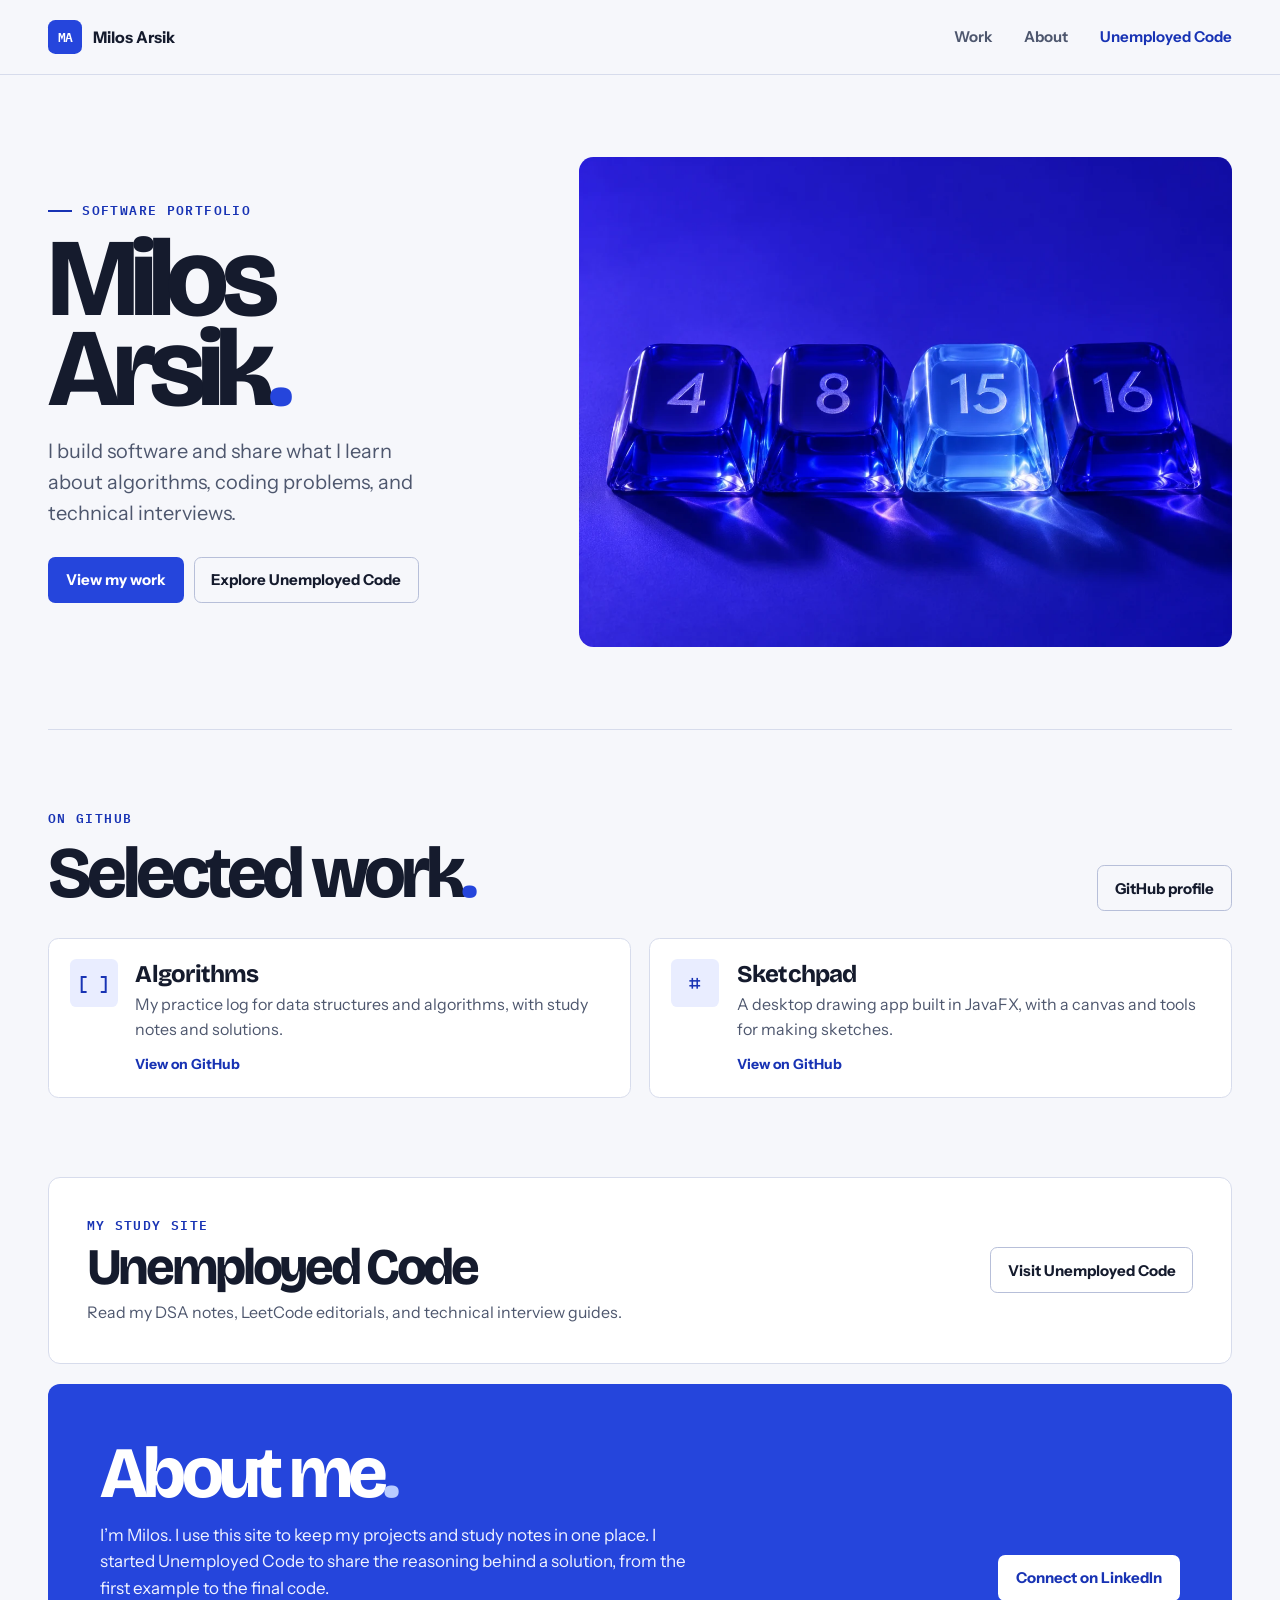
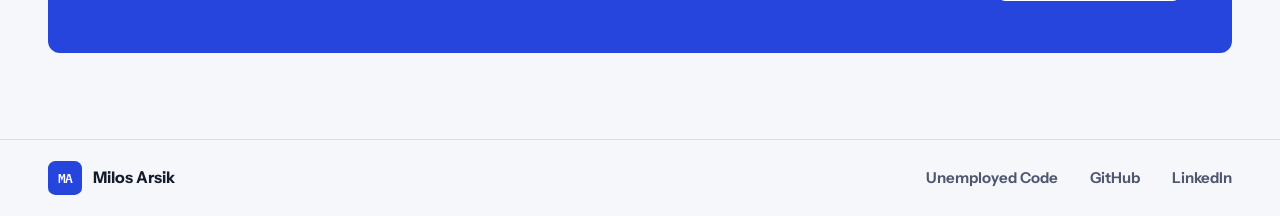
==== index.html @ 48ef7768 "Build portfolio and Unemployed Code mock sites" ====
<!doctype html>
<html lang="en">
<head>
  <meta charset="utf-8">
  <meta name="viewport" content="width=device-width, initial-scale=1">
  <meta name="theme-color" content="#f6f7fb">
  <meta name="description" content="Milos Arsik’s software portfolio and Unemployed Code, a library of DSA notes, LeetCode editorials, and technical interview practice.">
  <title>Milos Arsik · Portfolio</title>
  <link rel="icon" href="./assets/favicon.svg" type="image/svg+xml">
  <link rel="stylesheet" href="./assets/site.css">
</head>
<body class="portfolio">
  <a class="skip" href="#main">Skip to content</a>
  <header class="site-header">
    <div class="wrap header-inner">
      <a class="brand" href="./" aria-label="Milos Arsik home"><span class="brand-mark" aria-hidden="true">MA</span><span>Milos Arsik</span></a>
      <nav class="site-nav" aria-label="Main navigation">
        <a href="#work">Work</a>
        <a href="#about">About</a>
        <a class="nav-code" href="./unemployed-code/">Unemployed Code</a>
      </nav>
    </div>
  </header>

  <main id="main">
    <section class="wrap hero" aria-labelledby="hero-title">
      <div>
        <p class="eyebrow eyebrow-line">Software portfolio</p>
        <h1 id="hero-title">Milos<br> Arsik<span class="accent">.</span></h1>
        <p class="hero-description">I build software and share what I learn about algorithms, coding problems, and technical interviews.</p>
        <div class="actions">
          <a class="button button-primary" href="#work">View my work</a>
          <a class="button button-outline" href="./unemployed-code/">Explore Unemployed Code</a>
        </div>
      </div>
      <figure class="hero-art">
        <img src="./assets/array-keys.webp" alt="Four translucent blue keys arranged like the elements of an array" width="1200" height="900" fetchpriority="high">
      </figure>
    </section>

    <section class="wrap work section-space" id="work" aria-labelledby="work-title">
      <div class="section-head">
        <div>
          <p class="eyebrow">On GitHub</p>
          <h2 id="work-title">Selected work<span class="accent">.</span></h2>
        </div>
        <a class="button button-outline" href="https://github.com/milosarsik">GitHub profile</a>
      </div>
      <div class="project-grid">
        <a class="project" href="https://github.com/milosarsik/algorithms">
          <span class="project-symbol" aria-hidden="true">[&nbsp;]</span>
          <div><h3>Algorithms</h3><p>My practice log for data structures and algorithms, with study notes and solutions.</p></div>
          <span class="project-link">View on GitHub</span>
        </a>
        <a class="project" href="https://github.com/milosarsik/Sketchpad">
          <span class="project-symbol" aria-hidden="true">⌗</span>
          <div><h3>Sketchpad</h3><p>A desktop drawing app built in JavaFX, with a canvas and tools for making sketches.</p></div>
          <span class="project-link">View on GitHub</span>
        </a>
      </div>
    </section>

    <section class="wrap code-bridge" aria-labelledby="code-title">
      <div class="bridge-inner">
        <div>
          <p class="eyebrow">My study site</p>
          <h2 id="code-title">Unemployed Code</h2>
          <p>Read my DSA notes, LeetCode editorials, and technical interview guides.</p>
        </div>
        <a class="button button-outline" href="./unemployed-code/">Visit Unemployed Code</a>
      </div>
    </section>

    <section class="wrap about" id="about" aria-labelledby="about-title">
      <div class="about-inner">
        <div>
          <h2 id="about-title">About me<span>.</span></h2>
          <p>I’m Milos. I use this site to keep my projects and study notes in one place. I started Unemployed Code to share the reasoning behind a solution, from the first example to the final code.</p>
        </div>
        <a class="button button-light" href="https://www.linkedin.com/in/milosarsik14/">Connect on LinkedIn</a>
      </div>
    </section>
  </main>

  <footer class="site-footer">
    <div class="wrap footer-inner">
      <a class="brand" href="./" aria-label="Milos Arsik home"><span class="brand-mark" aria-hidden="true">MA</span><span>Milos Arsik</span></a>
      <nav aria-label="Footer"><a href="./unemployed-code/">Unemployed Code</a><a href="https://github.com/milosarsik">GitHub</a><a href="https://www.linkedin.com/in/milosarsik14/">LinkedIn</a></nav>
    </div>
  </footer>
</body>
</html>
---- assets/site.css ----
@import url('https://fonts.googleapis.com/css2?family=Bricolage+Grotesque:opsz,wght@12..96,500..800&family=Instrument+Sans:wght@400..700&family=IBM+Plex+Mono:wght@500;600&display=swap');

:root {
  color-scheme: light;
  --paper: #f6f7fb;
  --white: #fff;
  --ink: #151b2d;
  --muted: #4e576e;
  --blue: #2545dc;
  --blue-dark: #1833b4;
  --ice: #e9edff;
  --rule: #d7dcec;
  --heading: 'Bricolage Grotesque', 'Arial', sans-serif;
  --body: 'Instrument Sans', system-ui, sans-serif;
  --mono: 'IBM Plex Mono', ui-monospace, monospace;
  --width: 74rem;
  --gutter: clamp(1.125rem, 4.5vw, 3rem);
}

*, *::before, *::after { box-sizing: border-box; }
html { scroll-behavior: smooth; }
body { margin: 0; background: var(--paper); color: var(--ink); font: 1rem/1.55 var(--body); }
h1, h2, h3, p, figure { margin: 0; }
h1, h2, h3 { font-family: var(--heading); font-weight: 750; line-height: 1.04; }
h1, h2 { letter-spacing: -.065em; }
h3 { letter-spacing: -.032em; }
a { color: inherit; text-underline-offset: .17em; }
button, input { font: inherit; }
button { cursor: pointer; }
img { display: block; max-width: 100%; }
[hidden] { display: none !important; }
:focus-visible { outline: 3px solid #ad5200; outline-offset: 4px; }
:target { scroll-margin-top: 2rem; }
.wrap { width: min(var(--width), calc(100% - 2 * var(--gutter))); margin-inline: auto; }
.sr-only, .skip:not(:focus) { position: absolute; width: 1px; height: 1px; overflow: hidden; clip-path: inset(50%); white-space: nowrap; }
.skip:focus { position: absolute; z-index: 2; top: .5rem; left: .5rem; padding: .75rem 1rem; background: var(--white); }
.accent { color: var(--blue); }
.eyebrow { color: var(--blue-dark); font: 600 .8125rem/1.5 var(--mono); letter-spacing: .105em; text-transform: uppercase; }
.eyebrow-line { display: flex; align-items: center; gap: .65rem; }
.eyebrow-line::before { width: 1.5rem; height: 2px; background: currentColor; content: ''; }

.site-header { border-bottom: 1px solid var(--rule); }
.header-inner, .footer-inner { min-height: 4.625rem; display: flex; align-items: center; justify-content: space-between; gap: 1.25rem; }
.brand { display: inline-flex; align-items: center; min-height: 44px; gap: .68rem; flex: 0 0 auto; text-decoration: none; font-weight: 700; white-space: nowrap; }
.brand-mark { display: grid; place-items: center; width: 2.125rem; height: 2.125rem; border-radius: .46rem; color: var(--white); background: var(--blue); font: 600 .8rem var(--mono); letter-spacing: -.075em; }
.site-nav, .footer-inner nav { display: flex; align-items: center; gap: clamp(.85rem, 2.8vw, 2rem); }
.site-nav a, .footer-inner nav a { display: inline-flex; align-items: center; min-height: 44px; color: var(--muted); font-weight: 650; font-size: .9375rem; text-decoration: none; white-space: nowrap; }
.site-nav a:hover, .footer-inner nav a:hover { color: var(--blue-dark); text-decoration: underline; }
.site-nav .nav-code { color: var(--blue-dark); }
.site-nav [aria-current='page'] { text-decoration: underline; text-decoration-thickness: 2px; text-underline-offset: .4em; }

.hero { display: grid; grid-template-columns: .83fr 1.17fr; align-items: center; gap: clamp(2rem, 5.3vw, 5rem); padding-block: clamp(3.2rem, 6.4vw, 6rem); }
.hero h1 { font-size: clamp(4.75rem, 8.65vw, 8.15rem); margin: .85rem 0 1.4rem; line-height: .81; }
.hero-description { max-width: 24rem; color: var(--muted); font-size: clamp(1.0625rem, 1.7vw, 1.25rem); }
.hero-art { overflow: hidden; aspect-ratio: 4 / 3; border-radius: .9rem; background: #2145d6; }
.hero-art img { width: 100%; height: 100%; object-fit: cover; }
.actions { display: flex; flex-wrap: wrap; gap: .625rem; margin-top: 1.75rem; }

.button { display: inline-flex; min-height: 46px; align-items: center; justify-content: center; gap: .65rem; padding: .65rem 1.05rem; border: 1px solid transparent; border-radius: .45rem; font-weight: 700; font-size: .9375rem; text-align: center; text-decoration: none; transition: background .18s ease, color .18s ease, border-color .18s ease; }
.button-primary { background: var(--blue); color: var(--white); }
.button-primary:hover { background: var(--blue-dark); }
.button-outline { border-color: #b7bfd9; background: transparent; color: var(--ink); }
.button-outline:hover { border-color: var(--blue); background: var(--ice); color: var(--blue-dark); }
.button-light { background: var(--white); color: var(--blue-dark); }
.button-light:hover { background: var(--ice); }

.work { border-top: 1px solid var(--rule); }
.section-space { padding-block: clamp(3rem, 6.2vw, 5.5rem); }
.section-head { display: flex; align-items: end; justify-content: space-between; gap: 1.2rem; margin-bottom: 1.65rem; }
.section-head h2, .about h2 { font-size: clamp(2.5rem, 5.65vw, 4.625rem); }
.section-head .eyebrow { margin-bottom: .48rem; }
.section-head > .button { flex-shrink: 0; }

.card-grid { display: grid; grid-template-columns: repeat(3, minmax(0, 1fr)); gap: 1.1rem; }
.post-card { display: flex; flex-direction: column; height: 100%; overflow: hidden; min-width: 0; border: 1px solid var(--rule); border-radius: .72rem; background: var(--white); text-decoration: none; transition: border-color .18s ease, box-shadow .18s ease; }
.post-card:hover { border-color: #7388e5; box-shadow: 0 4px 18px #1833b412; }
.post-card:hover h3 { color: var(--blue-dark); }
.card-cover { --cover: #dfe6ff; --cover-ink: #2944c7; display: grid; place-items: center; min-height: 8.3rem; padding: 1rem .75rem; overflow: hidden; color: var(--cover-ink); background-color: var(--cover); background-image: radial-gradient(currentColor .55px, transparent .65px); background-size: 14px 14px; }
.card-cover.leetcode { --cover: #ffe9d8; --cover-ink: #904518; }
.card-cover.interviews { --cover: #e0efe8; --cover-ink: #266348; }
.card-motif { display: flex; flex-wrap: nowrap; justify-content: center; align-items: center; gap: .32rem; font: 600 clamp(.9rem, 1.9vw, 1.44rem) var(--mono); }
.card-motif span { display: grid; place-items: center; min-width: clamp(1.8rem, 3.3vw, 2.75rem); min-height: clamp(2rem, 3.8vw, 3rem); padding-inline: .32rem; border: 1px solid currentColor; border-radius: .3rem; background: var(--cover); }
.card-motif .filled { border-color: transparent; background: var(--cover-ink); color: var(--white); }
.card-motif .plain { min-width: auto; border: 0; }
.card-motif .phrase { padding-inline: .7rem; }
.card-copy { display: flex; flex-direction: column; flex: 1; align-items: flex-start; padding: 1rem 1.15rem 1.2rem; }
.card-meta, .post-meta { display: flex; align-items: center; flex-wrap: wrap; gap: .45rem .7rem; }
.topic { display: inline-block; padding: .19rem .52rem; border-radius: .26rem; background: #e7ecff; color: #24409d; font: 600 .75rem/1.5 var(--mono); white-space: nowrap; }
.topic.leetcode { background: #ffeadc; color: #7d3915; }
.topic.interviews { background: #e3f0e8; color: #245d46; }
.read-time { color: var(--muted); font-size: .8125rem; }
.card-copy h3 { margin: .68rem 0 .38rem; font-size: clamp(1.35rem, 2.25vw, 1.6rem); }
.card-copy p { color: var(--muted); line-height: 1.45; }
.card-action { margin-top: auto; padding-top: 1rem; color: var(--blue-dark); font-size: .875rem; font-weight: 700; }

.project-grid { display: grid; grid-template-columns: repeat(2, minmax(0, 1fr)); gap: 1.15rem; }
.project { display: flex; flex-wrap: wrap; align-items: flex-start; gap: .8rem 1.1rem; padding: 1.3rem; border: 1px solid var(--rule); border-radius: .65rem; background: var(--white); text-decoration: none; transition: border-color .18s ease; }
.project:hover { border-color: var(--blue); }
.project > div { flex: 1; min-width: 10rem; }
.project-symbol { display: grid; place-items: center; width: 3rem; height: 3rem; border-radius: .4rem; background: var(--ice); color: var(--blue-dark); font: 600 1.2rem var(--mono); }
.project h3 { margin: .13rem 0 .33rem; font-size: 1.5rem; }
.project p { color: var(--muted); }
.project-link { width: 100%; padding-left: 4.1rem; color: var(--blue-dark); font-size: .875rem; font-weight: 700; }

.about { padding-bottom: clamp(3.2rem, 6.7vw, 6rem); }
.about-inner { display: flex; align-items: end; justify-content: space-between; gap: 1.5rem; padding: clamp(1.5rem, 5vw, 3.25rem); border-radius: .75rem; background: var(--blue); color: var(--white); }
.about p { margin-top: .7rem; max-width: 37rem; color: #eff2ff; font-size: 1.0625rem; }
.about h2 span { color: #b9ccff; }
.about .button { flex-shrink: 0; }

.site-footer { border-top: 1px solid var(--rule); }
.footer-inner { padding-block: 1rem; }

.library-masthead { background: var(--blue); color: var(--white); overflow: hidden; }
.library-lead { display: grid; grid-template-columns: 1.6fr 1fr; align-items: center; gap: 2rem; padding-block: clamp(2.8rem, 6.6vw, 6rem); }
.library-lead h1 { font-size: clamp(4.1rem, 9vw, 8.7rem); line-height: .85; }
.library-lead h1 span { color: #c9d5ff; }
.library-lead p { max-width: 31rem; margin-block: 1.25rem 1.4rem; color: #f0f3ff; font-size: clamp(1.0625rem, 2vw, 1.25rem); }
.play-icon { display: inline-block; width: 0; height: 0; border-block: .37rem solid transparent; border-left: .58rem solid currentColor; }
.library-art { display: flex; align-items: center; justify-content: center; min-width: 0; font: 500 clamp(4.4rem, 15vw, 14rem)/1 var(--mono); letter-spacing: -.1em; color: #a7b9ff; user-select: none; transform: rotate(-11deg); }
.library-art span:nth-child(2) { color: var(--white); }
.library-content { padding-block: clamp(2.75rem, 5.9vw, 5.25rem); min-height: 29rem; }
.library-tools { display: flex; align-items: center; justify-content: space-between; gap: .8rem; }
.filters { display: flex; flex-wrap: wrap; gap: .43rem; }
.filters button { min-height: 44px; padding: .4rem .92rem; border: 1px solid #bdc5dc; border-radius: .4rem; color: var(--ink); background: var(--white); font-size: .9375rem; font-weight: 650; transition: color .18s ease, background .18s ease; }
.filters button:hover { background: var(--ice); color: var(--blue-dark); }
.filters button[aria-pressed='true'] { background: var(--blue); border-color: var(--blue); color: var(--white); }
.search-field { display: flex; align-items: center; gap: .75rem; padding: 0 .75rem; width: min(100%, 17rem); border: 1px solid #bdc5dc; border-radius: .4rem; background: var(--white); }
.search-field:focus-within { outline: 3px solid #ad5200; outline-offset: 3px; }
.search-field input { width: 100%; min-width: 0; min-height: 43px; padding: 0; border: none; background: transparent; color: var(--ink); outline: none; }
.search-field input::placeholder { color: var(--muted); }
.search-icon { position: relative; flex: 0 0 auto; width: .85rem; height: .85rem; border: 1.6px solid var(--muted); border-radius: 50%; }
.search-icon::after { position: absolute; right: -.25rem; bottom: -.12rem; width: .3rem; height: 1.6px; transform: rotate(45deg); background: var(--muted); content: ''; }
.result-count { margin-block: .75rem 1rem; color: var(--muted); font-size: .875rem; }
.empty-state { padding: 1rem 1.15rem; border-radius: .45rem; border: 1px solid var(--rule); background: var(--white); }
.text-button { padding: .4rem; border: none; color: var(--blue-dark); background: transparent; text-decoration: underline; text-underline-offset: .17em; }

.post-hero { padding-block: clamp(2rem, 4.5vw, 4rem); border-bottom: 1px solid var(--rule); background: #edf0fa; }
.back-link { display: inline-flex; align-items: center; min-height: 44px; color: var(--blue-dark); font-weight: 700; }
.post-meta { margin-top: 1rem; }
.post-hero h1 { max-width: 61rem; overflow-wrap: anywhere; margin-block: .6rem .85rem; font-size: clamp(2.95rem, 7.5vw, 6.3rem); }
.post-hero p { max-width: 43rem; color: var(--muted); font-size: clamp(1.0625rem, 2.2vw, 1.26rem); }
.post-layout { display: grid; grid-template-columns: minmax(0, 46rem) minmax(10rem, 1fr); gap: clamp(1.4rem, 5vw, 5rem); align-items: start; padding-block: clamp(2rem, 4.75vw, 4rem); }
.post-body { min-width: 0; }
.post-section + .post-section { margin-top: 2rem; }
.post-section h2, .video-heading { margin-bottom: .6rem; font-size: clamp(1.75rem, 3.6vw, 2.4rem); letter-spacing: -.045em; }
.post-section p { margin-block: .6rem; color: var(--muted); font-size: 1.0625rem; }
.post-section ul { margin-block: .75rem; padding-left: 1.25rem; color: var(--muted); }
.post-section li + li { margin-top: .36rem; }
.post-section p code, .post-section li code { padding: .08em .22em; border-radius: .25rem; background: var(--ice); color: var(--blue-dark); font: .85em var(--mono); overflow-wrap: anywhere; }
.toc { position: sticky; top: 1.5rem; padding-left: 1.15rem; border-left: 1px solid var(--rule); }
.toc h2 { margin-bottom: .4rem; font-size: 1rem; letter-spacing: 0; }
.toc a { display: flex; align-items: center; min-height: 44px; color: var(--muted); text-decoration: none; font-size: .9375rem; }
.toc a:hover { color: var(--blue-dark); text-decoration: underline; }
.video-section { margin-bottom: 2.15rem; }
.video-placeholder { display: flex; align-items: center; gap: .85rem; min-height: 4.65rem; padding: .9rem 1rem; border: 1px dashed #8c9edd; border-radius: .5rem; background: var(--ice); color: var(--blue-dark); }
.video-placeholder .play-icon { flex: 0 0 auto; }
.video-frame { display: block; width: 100%; aspect-ratio: 16 / 9; border: 0; border-radius: .55rem; background: var(--ink); }
.code-snippet { margin-block: 1rem; border-radius: .55rem; background: #151d3d; color: #edf2ff; }
.code-head { display: flex; align-items: center; justify-content: space-between; padding: .28rem .75rem .28rem 1rem; border-bottom: 1px solid #5b6b9e; font: .8125rem var(--mono); }
.code-head button { min-height: 44px; padding: .22rem .55rem; border: 0; border-radius: .3rem; color: inherit; background: transparent; font: inherit; }
.code-head button:hover { background: #303e71; }
.code-snippet pre { margin: 0; padding: 1rem; overflow: auto; font: .875rem/1.65 var(--mono); }
.post-end { margin-top: 2.1rem; border-top: 1px solid var(--rule); padding-top: .7rem; }
.missing-post { padding-block: 5rem; }
.missing-post h1 { margin-bottom: .6rem; font-size: clamp(2rem, 7vw, 4rem); }

@media (max-width: 57rem) {
  .hero { grid-template-columns: 1fr 1.02fr; gap: 1.5rem; }
  .hero h1 { font-size: clamp(3.7rem, 10.3vw, 6rem); }
  .hero-art { aspect-ratio: 1; }
}

@media (max-width: 45rem) {
  .hero { grid-template-columns: 1fr; gap: 1.85rem; }
  .hero h1 { font-size: clamp(4.25rem, 13.2vw, 6.35rem); margin-top: .7rem; }
  .hero h1 br { display: none; }
  .hero-art { aspect-ratio: 4 / 3; }
  .card-grid { grid-template-columns: repeat(2, minmax(0, 1fr)); }
  .section-head { align-items: start; flex-direction: column; gap: .8rem; }
  .library-tools, .about-inner { align-items: flex-start; flex-direction: column; }
  .library-lead { gap: .1rem; }
  .post-layout { grid-template-columns: minmax(0, 1fr); }
  .toc { position: static; grid-row: 1; }
}

@media (max-width: 33rem) {
  .header-inner { flex-wrap: wrap; gap: .1rem .75rem; padding-block: .4rem; }
  .brand { font-size: .9375rem; }
  .site-nav { gap: .72rem; }
  .site-nav a { font-size: .8125rem; }
  .hero h1 { font-size: clamp(3.25rem, 12.2vw, 4.6rem); }
  .project-grid, .card-grid { grid-template-columns: minmax(0, 1fr); }
  .card-cover { min-height: 7.5rem; }
  .card-motif span { min-width: 2.45rem; min-height: 2.45rem; }
  .footer-inner { align-items: flex-start; flex-direction: column; gap: .2rem; }
  .footer-inner nav { flex-wrap: wrap; gap: 0 1rem; }
  .footer-inner nav a { font-size: .875rem; }
  .library-lead { grid-template-columns: minmax(0, 1fr); }
  .library-art { display: none; }
  .filters button { padding-inline: .65rem; font-size: .875rem; }
}

@media (prefers-reduced-motion: reduce) {
  *, *::before, *::after { scroll-behavior: auto !important; transition: none !important; }
}

.code-bridge { padding-bottom: 1.25rem; }
.bridge-inner { display: flex; align-items: center; justify-content: space-between; gap: 1.25rem; padding: clamp(1.25rem, 4vw, 2.35rem); border: 1px solid var(--rule); border-radius: .75rem; background: var(--white); }
.bridge-inner h2 { margin-top: .35rem; font-size: clamp(2rem, 4vw, 3.2rem); }
.bridge-inner p:not(.eyebrow) { margin-top: .4rem; color: var(--muted); }
.bridge-inner .button { flex-shrink: 0; }
.problem-link { margin-top: .55rem; }

@media (max-width: 43rem) {
  .bridge-inner { align-items: flex-start; flex-direction: column; }
}

@media (max-width: 26rem) {
  .portfolio .site-header .brand > :last-child { display: none; }
}
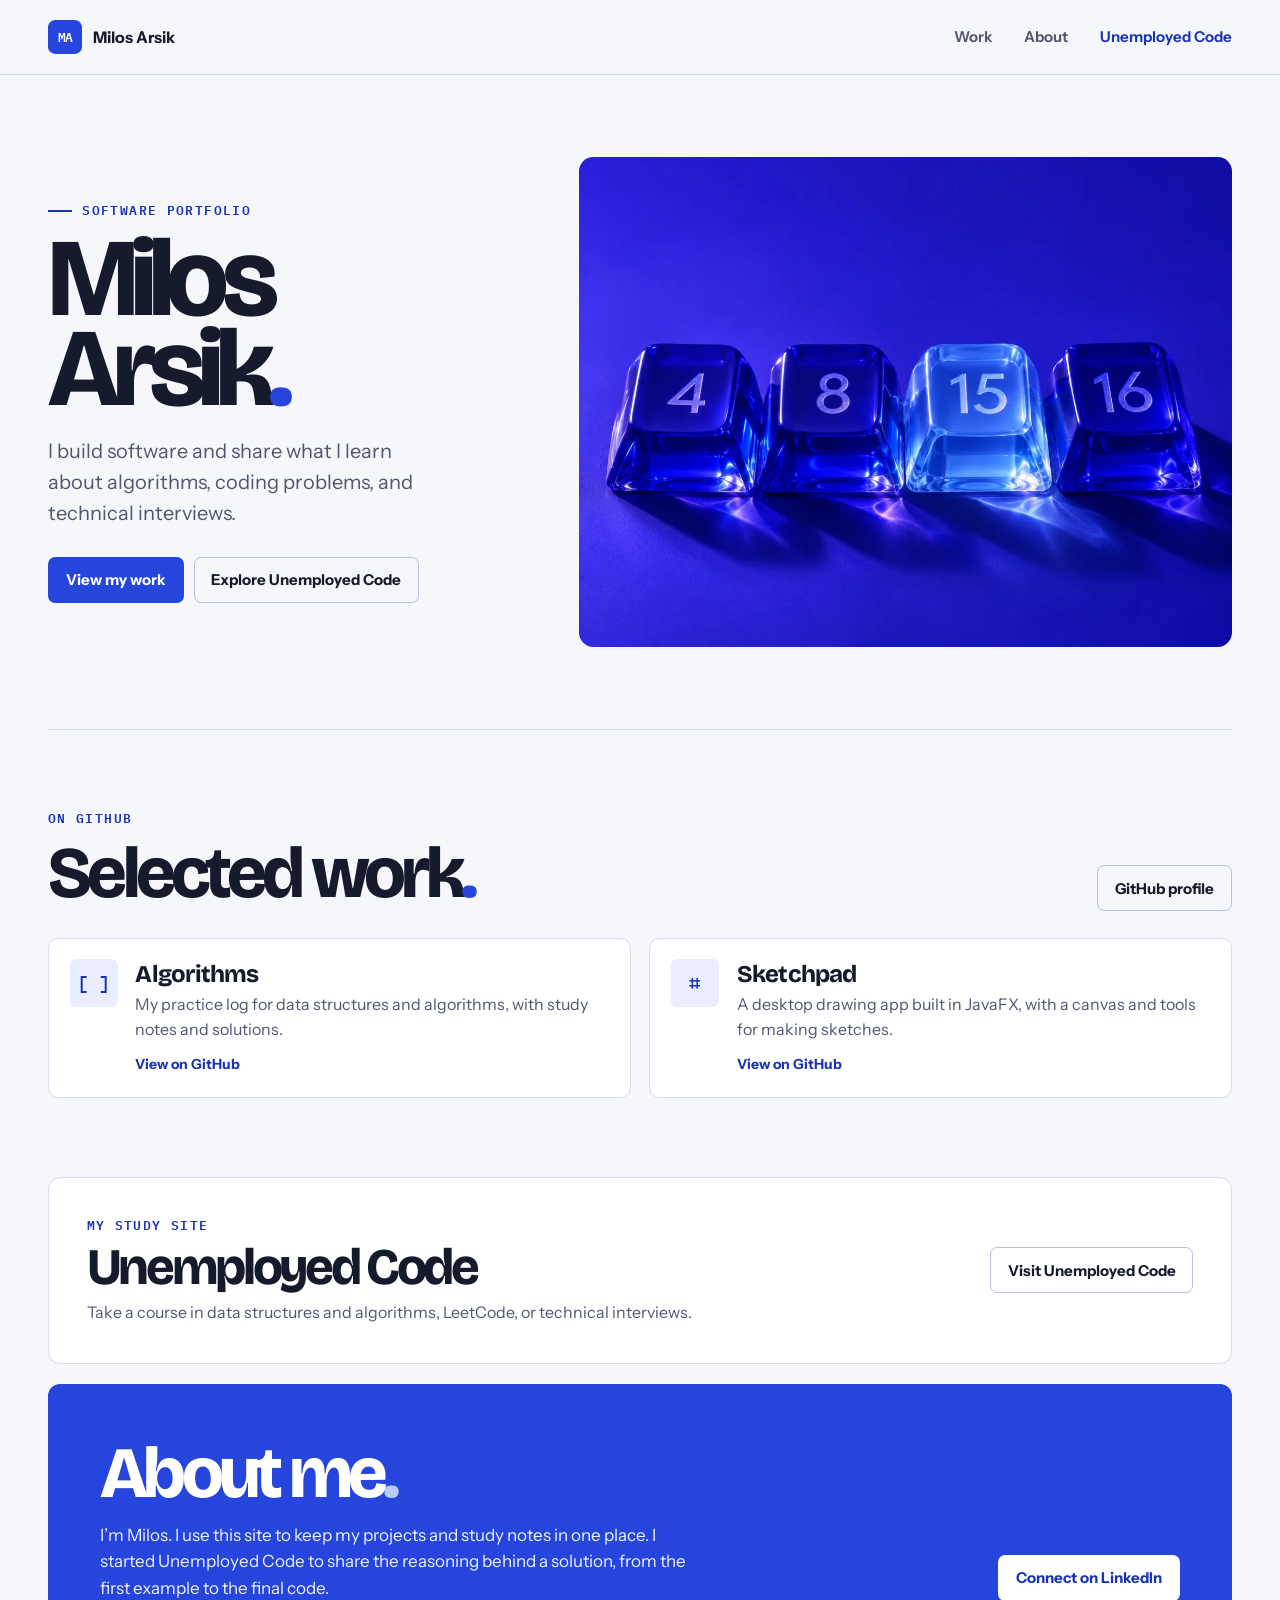
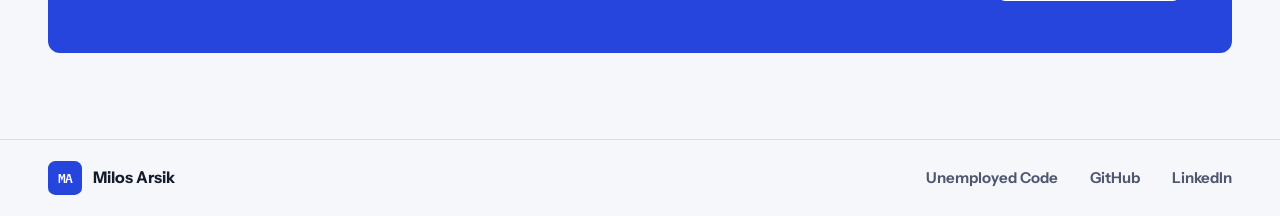
==== commit b08fb488: "Organize Unemployed Code into three courses" ====
--- a/index.html
+++ b/index.html
@@ -65,7 +65,7 @@
         <div>
           <p class="eyebrow">My study site</p>
           <h2 id="code-title">Unemployed Code</h2>
-          <p>Read my DSA notes, LeetCode editorials, and technical interview guides.</p>
+          <p>Take a course in data structures and algorithms, LeetCode, or technical interviews.</p>
         </div>
         <a class="button button-outline" href="./unemployed-code/">Visit Unemployed Code</a>
       </div>
--- a/assets/site.css
+++ b/assets/site.css
@@ -71,27 +71,6 @@
 .section-head .eyebrow { margin-bottom: .48rem; }
 .section-head > .button { flex-shrink: 0; }
 
-.card-grid { display: grid; grid-template-columns: repeat(3, minmax(0, 1fr)); gap: 1.1rem; }
-.post-card { display: flex; flex-direction: column; height: 100%; overflow: hidden; min-width: 0; border: 1px solid var(--rule); border-radius: .72rem; background: var(--white); text-decoration: none; transition: border-color .18s ease, box-shadow .18s ease; }
-.post-card:hover { border-color: #7388e5; box-shadow: 0 4px 18px #1833b412; }
-.post-card:hover h3 { color: var(--blue-dark); }
-.card-cover { --cover: #dfe6ff; --cover-ink: #2944c7; display: grid; place-items: center; min-height: 8.3rem; padding: 1rem .75rem; overflow: hidden; color: var(--cover-ink); background-color: var(--cover); background-image: radial-gradient(currentColor .55px, transparent .65px); background-size: 14px 14px; }
-.card-cover.leetcode { --cover: #ffe9d8; --cover-ink: #904518; }
-.card-cover.interviews { --cover: #e0efe8; --cover-ink: #266348; }
-.card-motif { display: flex; flex-wrap: nowrap; justify-content: center; align-items: center; gap: .32rem; font: 600 clamp(.9rem, 1.9vw, 1.44rem) var(--mono); }
-.card-motif span { display: grid; place-items: center; min-width: clamp(1.8rem, 3.3vw, 2.75rem); min-height: clamp(2rem, 3.8vw, 3rem); padding-inline: .32rem; border: 1px solid currentColor; border-radius: .3rem; background: var(--cover); }
-.card-motif .filled { border-color: transparent; background: var(--cover-ink); color: var(--white); }
-.card-motif .plain { min-width: auto; border: 0; }
-.card-motif .phrase { padding-inline: .7rem; }
-.card-copy { display: flex; flex-direction: column; flex: 1; align-items: flex-start; padding: 1rem 1.15rem 1.2rem; }
-.card-meta, .post-meta { display: flex; align-items: center; flex-wrap: wrap; gap: .45rem .7rem; }
-.topic { display: inline-block; padding: .19rem .52rem; border-radius: .26rem; background: #e7ecff; color: #24409d; font: 600 .75rem/1.5 var(--mono); white-space: nowrap; }
-.topic.leetcode { background: #ffeadc; color: #7d3915; }
-.topic.interviews { background: #e3f0e8; color: #245d46; }
-.read-time { color: var(--muted); font-size: .8125rem; }
-.card-copy h3 { margin: .68rem 0 .38rem; font-size: clamp(1.35rem, 2.25vw, 1.6rem); }
-.card-copy p { color: var(--muted); line-height: 1.45; }
-.card-action { margin-top: auto; padding-top: 1rem; color: var(--blue-dark); font-size: .875rem; font-weight: 700; }
 
 .project-grid { display: grid; grid-template-columns: repeat(2, minmax(0, 1fr)); gap: 1.15rem; }
 .project { display: flex; flex-wrap: wrap; align-items: flex-start; gap: .8rem 1.1rem; padding: 1.3rem; border: 1px solid var(--rule); border-radius: .65rem; background: var(--white); text-decoration: none; transition: border-color .18s ease; }
@@ -118,40 +97,15 @@
 .library-lead p { max-width: 31rem; margin-block: 1.25rem 1.4rem; color: #f0f3ff; font-size: clamp(1.0625rem, 2vw, 1.25rem); }
 .play-icon { display: inline-block; width: 0; height: 0; border-block: .37rem solid transparent; border-left: .58rem solid currentColor; }
 .library-art { display: flex; align-items: center; justify-content: center; min-width: 0; font: 500 clamp(4.4rem, 15vw, 14rem)/1 var(--mono); letter-spacing: -.1em; color: #a7b9ff; user-select: none; transform: rotate(-11deg); }
-.library-art span:nth-child(2) { color: var(--white); }
 .library-content { padding-block: clamp(2.75rem, 5.9vw, 5.25rem); min-height: 29rem; }
-.library-tools { display: flex; align-items: center; justify-content: space-between; gap: .8rem; }
-.filters { display: flex; flex-wrap: wrap; gap: .43rem; }
-.filters button { min-height: 44px; padding: .4rem .92rem; border: 1px solid #bdc5dc; border-radius: .4rem; color: var(--ink); background: var(--white); font-size: .9375rem; font-weight: 650; transition: color .18s ease, background .18s ease; }
-.filters button:hover { background: var(--ice); color: var(--blue-dark); }
-.filters button[aria-pressed='true'] { background: var(--blue); border-color: var(--blue); color: var(--white); }
-.search-field { display: flex; align-items: center; gap: .75rem; padding: 0 .75rem; width: min(100%, 17rem); border: 1px solid #bdc5dc; border-radius: .4rem; background: var(--white); }
-.search-field:focus-within { outline: 3px solid #ad5200; outline-offset: 3px; }
-.search-field input { width: 100%; min-width: 0; min-height: 43px; padding: 0; border: none; background: transparent; color: var(--ink); outline: none; }
-.search-field input::placeholder { color: var(--muted); }
-.search-icon { position: relative; flex: 0 0 auto; width: .85rem; height: .85rem; border: 1.6px solid var(--muted); border-radius: 50%; }
-.search-icon::after { position: absolute; right: -.25rem; bottom: -.12rem; width: .3rem; height: 1.6px; transform: rotate(45deg); background: var(--muted); content: ''; }
-.result-count { margin-block: .75rem 1rem; color: var(--muted); font-size: .875rem; }
-.empty-state { padding: 1rem 1.15rem; border-radius: .45rem; border: 1px solid var(--rule); background: var(--white); }
-.text-button { padding: .4rem; border: none; color: var(--blue-dark); background: transparent; text-decoration: underline; text-underline-offset: .17em; }
 
-.post-hero { padding-block: clamp(2rem, 4.5vw, 4rem); border-bottom: 1px solid var(--rule); background: #edf0fa; }
 .back-link { display: inline-flex; align-items: center; min-height: 44px; color: var(--blue-dark); font-weight: 700; }
-.post-meta { margin-top: 1rem; }
-.post-hero h1 { max-width: 61rem; overflow-wrap: anywhere; margin-block: .6rem .85rem; font-size: clamp(2.95rem, 7.5vw, 6.3rem); }
-.post-hero p { max-width: 43rem; color: var(--muted); font-size: clamp(1.0625rem, 2.2vw, 1.26rem); }
-.post-layout { display: grid; grid-template-columns: minmax(0, 46rem) minmax(10rem, 1fr); gap: clamp(1.4rem, 5vw, 5rem); align-items: start; padding-block: clamp(2rem, 4.75vw, 4rem); }
-.post-body { min-width: 0; }
 .post-section + .post-section { margin-top: 2rem; }
 .post-section h2, .video-heading { margin-bottom: .6rem; font-size: clamp(1.75rem, 3.6vw, 2.4rem); letter-spacing: -.045em; }
 .post-section p { margin-block: .6rem; color: var(--muted); font-size: 1.0625rem; }
 .post-section ul { margin-block: .75rem; padding-left: 1.25rem; color: var(--muted); }
 .post-section li + li { margin-top: .36rem; }
 .post-section p code, .post-section li code { padding: .08em .22em; border-radius: .25rem; background: var(--ice); color: var(--blue-dark); font: .85em var(--mono); overflow-wrap: anywhere; }
-.toc { position: sticky; top: 1.5rem; padding-left: 1.15rem; border-left: 1px solid var(--rule); }
-.toc h2 { margin-bottom: .4rem; font-size: 1rem; letter-spacing: 0; }
-.toc a { display: flex; align-items: center; min-height: 44px; color: var(--muted); text-decoration: none; font-size: .9375rem; }
-.toc a:hover { color: var(--blue-dark); text-decoration: underline; }
 .video-section { margin-bottom: 2.15rem; }
 .video-placeholder { display: flex; align-items: center; gap: .85rem; min-height: 4.65rem; padding: .9rem 1rem; border: 1px dashed #8c9edd; border-radius: .5rem; background: var(--ice); color: var(--blue-dark); }
 .video-placeholder .play-icon { flex: 0 0 auto; }
@@ -161,7 +115,6 @@
 .code-head button { min-height: 44px; padding: .22rem .55rem; border: 0; border-radius: .3rem; color: inherit; background: transparent; font: inherit; }
 .code-head button:hover { background: #303e71; }
 .code-snippet pre { margin: 0; padding: 1rem; overflow: auto; font: .875rem/1.65 var(--mono); }
-.post-end { margin-top: 2.1rem; border-top: 1px solid var(--rule); padding-top: .7rem; }
 .missing-post { padding-block: 5rem; }
 .missing-post h1 { margin-bottom: .6rem; font-size: clamp(2rem, 7vw, 4rem); }
 
@@ -176,12 +129,9 @@
   .hero h1 { font-size: clamp(4.25rem, 13.2vw, 6.35rem); margin-top: .7rem; }
   .hero h1 br { display: none; }
   .hero-art { aspect-ratio: 4 / 3; }
-  .card-grid { grid-template-columns: repeat(2, minmax(0, 1fr)); }
   .section-head { align-items: start; flex-direction: column; gap: .8rem; }
-  .library-tools, .about-inner { align-items: flex-start; flex-direction: column; }
+  .about-inner { align-items: flex-start; flex-direction: column; }
   .library-lead { gap: .1rem; }
-  .post-layout { grid-template-columns: minmax(0, 1fr); }
-  .toc { position: static; grid-row: 1; }
 }
 
 @media (max-width: 33rem) {
@@ -190,15 +140,12 @@
   .site-nav { gap: .72rem; }
   .site-nav a { font-size: .8125rem; }
   .hero h1 { font-size: clamp(3.25rem, 12.2vw, 4.6rem); }
-  .project-grid, .card-grid { grid-template-columns: minmax(0, 1fr); }
-  .card-cover { min-height: 7.5rem; }
-  .card-motif span { min-width: 2.45rem; min-height: 2.45rem; }
+  .project-grid { grid-template-columns: minmax(0, 1fr); }
   .footer-inner { align-items: flex-start; flex-direction: column; gap: .2rem; }
   .footer-inner nav { flex-wrap: wrap; gap: 0 1rem; }
   .footer-inner nav a { font-size: .875rem; }
   .library-lead { grid-template-columns: minmax(0, 1fr); }
   .library-art { display: none; }
-  .filters button { padding-inline: .65rem; font-size: .875rem; }
 }
 
 @media (prefers-reduced-motion: reduce) {
